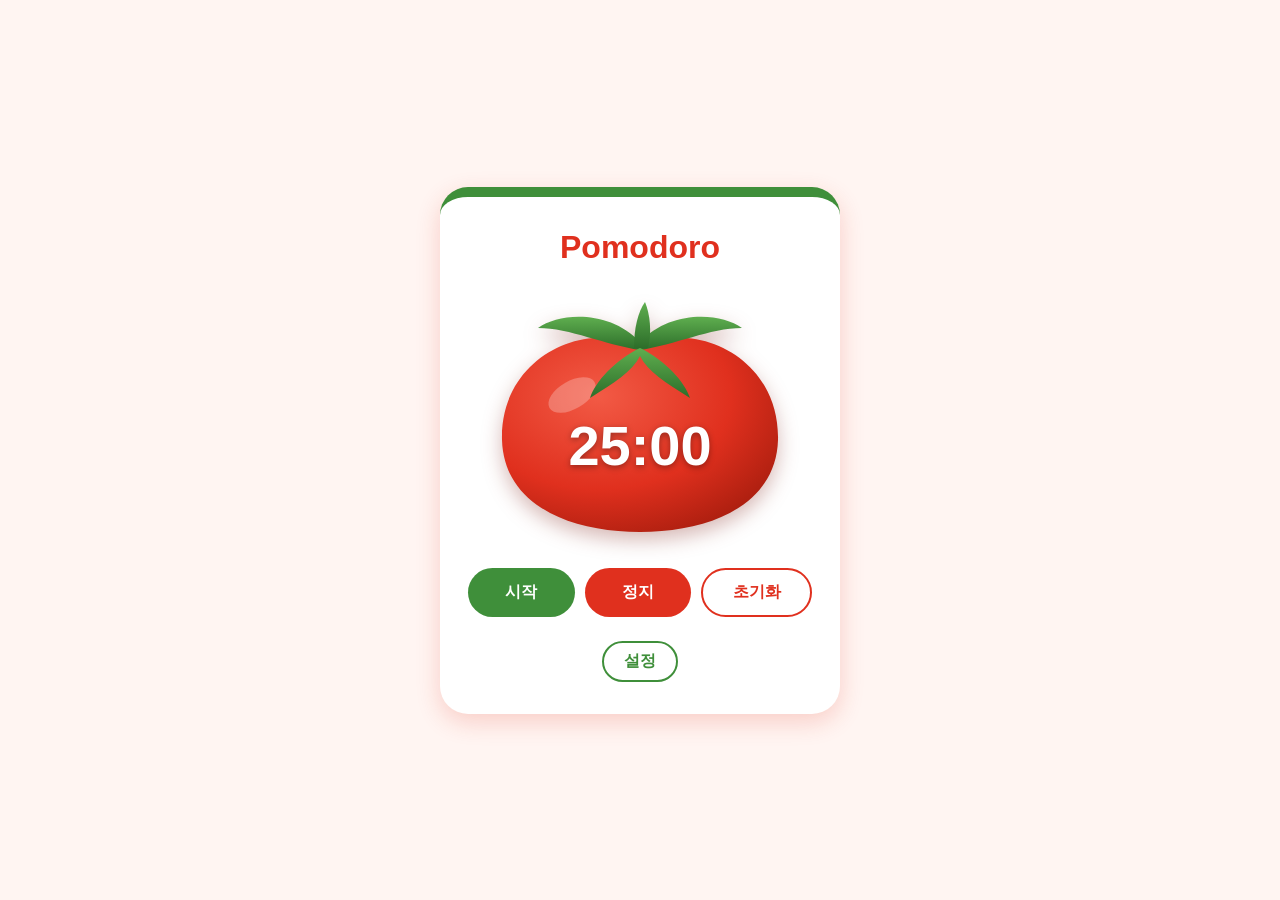
==== index.html @ edc5bb93 "INIT" ====
<!DOCTYPE html>
<html lang="ko">
<head>
  <meta charset="UTF-8">
  <meta name="viewport" content="width=device-width, initial-scale=1.0">
  <title>Pomodoro</title>
  <link rel="stylesheet" href="index.css">
</head>
<body>
  <main class="pomodoro">
    <h1>Pomodoro</h1>

    <div class="tomato">
      <svg viewBox="0 0 300 250" aria-hidden="true">
        <defs>
          <radialGradient id="body" cx="35%" cy="30%" r="80%">
            <stop offset="0%" stop-color="#f25a45"/>
            <stop offset="60%" stop-color="#e0301e"/>
            <stop offset="100%" stop-color="#a81d0e"/>
          </radialGradient>
          <linearGradient id="leaf" x1="0" y1="0" x2="0" y2="1">
            <stop offset="0%" stop-color="#5fae4f"/>
            <stop offset="100%" stop-color="#2d6e2a"/>
          </linearGradient>
        </defs>
        <!-- 토마토 몸통 -->
        <path d="M150 55 C 90 30, 10 70, 12 150 C 14 215, 80 242, 150 242 C 220 242, 286 215, 288 150 C 290 70, 210 30, 150 55 Z" fill="url(#body)"/>
        <!-- 광택 -->
        <ellipse cx="82" cy="105" rx="26" ry="14" fill="#fff" opacity="0.25" transform="rotate(-30 82 105)"/>
        <!-- 초록 꼭지 -->
        <g fill="url(#leaf)">
          <path d="M150 52 C 120 20, 70 22, 48 38 C 80 38, 115 55, 150 60 Z"/>
          <path d="M150 52 C 180 20, 230 22, 252 38 C 220 38, 185 55, 150 60 Z"/>
          <path d="M150 58 C 125 70, 105 92, 100 108 C 125 92, 142 82, 150 66 Z"/>
          <path d="M150 58 C 175 70, 195 92, 200 108 C 175 92, 158 82, 150 66 Z"/>
          <path d="M144 58 C 144 38, 148 22, 155 12 C 160 24, 162 42, 158 58 Z"/>
        </g>
      </svg>
      <div class="timer" aria-live="polite">25:00</div>
    </div>

    <div class="controls">
      <button type="button" class="btn btn-start">시작</button>
      <button type="button" class="btn btn-stop">정지</button>
      <button type="button" class="btn btn-reset">초기화</button>
    </div>

    <a class="btn-settings" href="settings.html">설정</a>
  </main>
  <script src="script.js"></script>
</body>
</html>
---- index.css ----
:root {
  --tomato-red: #e0301e;       /* 잘 익은 토마토 */
  --tomato-red-dark: #b82312;
  --stem-green: #3f8f3a;       /* 초록색 꼭지 */
  --stem-green-dark: #2d6e2a;
  --bg: #fff5f2;
  --text: #3a1410;
}

* {
  box-sizing: border-box;
}

body {
  margin: 0;
  min-height: 100vh;
  display: flex;
  align-items: center;
  justify-content: center;
  background: var(--bg);
  color: var(--text);
  font-family: "Segoe UI", "Malgun Gothic", sans-serif;
}

.pomodoro {
  width: 100%;
  max-width: 400px;
  margin: 16px;
  padding: 32px 28px;
  background: #fff;
  border-top: 10px solid var(--stem-green);
  border-radius: 28px;
  box-shadow: 0 8px 24px rgba(224, 48, 30, 0.2);
  text-align: center;
}

.pomodoro h1 {
  margin: 0 0 24px;
  font-size: 2rem;
  color: var(--tomato-red);
}

.tomato {
  position: relative;
  margin: 0 auto 28px;
  max-width: 300px;
  filter: drop-shadow(0 8px 10px rgba(120, 20, 10, 0.3));
}

.tomato svg {
  display: block;
  width: 100%;
  height: auto;
}

.timer {
  position: absolute;
  left: 0;
  right: 0;
  top: 62%;
  transform: translateY(-50%);
  font-size: 3.5rem;
  font-weight: 700;
  font-variant-numeric: tabular-nums;
  color: #fff;
  text-shadow: 0 2px 6px rgba(0, 0, 0, 0.35);
}

.controls {
  display: flex;
  justify-content: center;
  gap: 10px;
  margin-bottom: 24px;
}

.btn {
  flex: 1;
  padding: 12px 0;
  font-size: 1rem;
  font-weight: 600;
  color: #fff;
  background: var(--stem-green);
  border: none;
  border-radius: 999px;
  cursor: pointer;
  transition: background 0.2s;
}

.btn:hover {
  background: var(--stem-green-dark);
}

.btn-stop {
  background: var(--tomato-red);
}

.btn-stop:hover {
  background: var(--tomato-red-dark);
}

.btn-reset {
  background: #fff;
  color: var(--tomato-red);
  border: 2px solid var(--tomato-red);
}

.btn-reset:hover {
  background: var(--bg);
}

.btn-settings {
  display: inline-block;
  padding: 8px 20px;
  color: var(--stem-green);
  font-weight: 600;
  text-decoration: none;
  border: 2px solid var(--stem-green);
  border-radius: 999px;
  transition: background 0.2s, color 0.2s;
}

.btn-settings:hover {
  background: var(--stem-green);
  color: #fff;
}
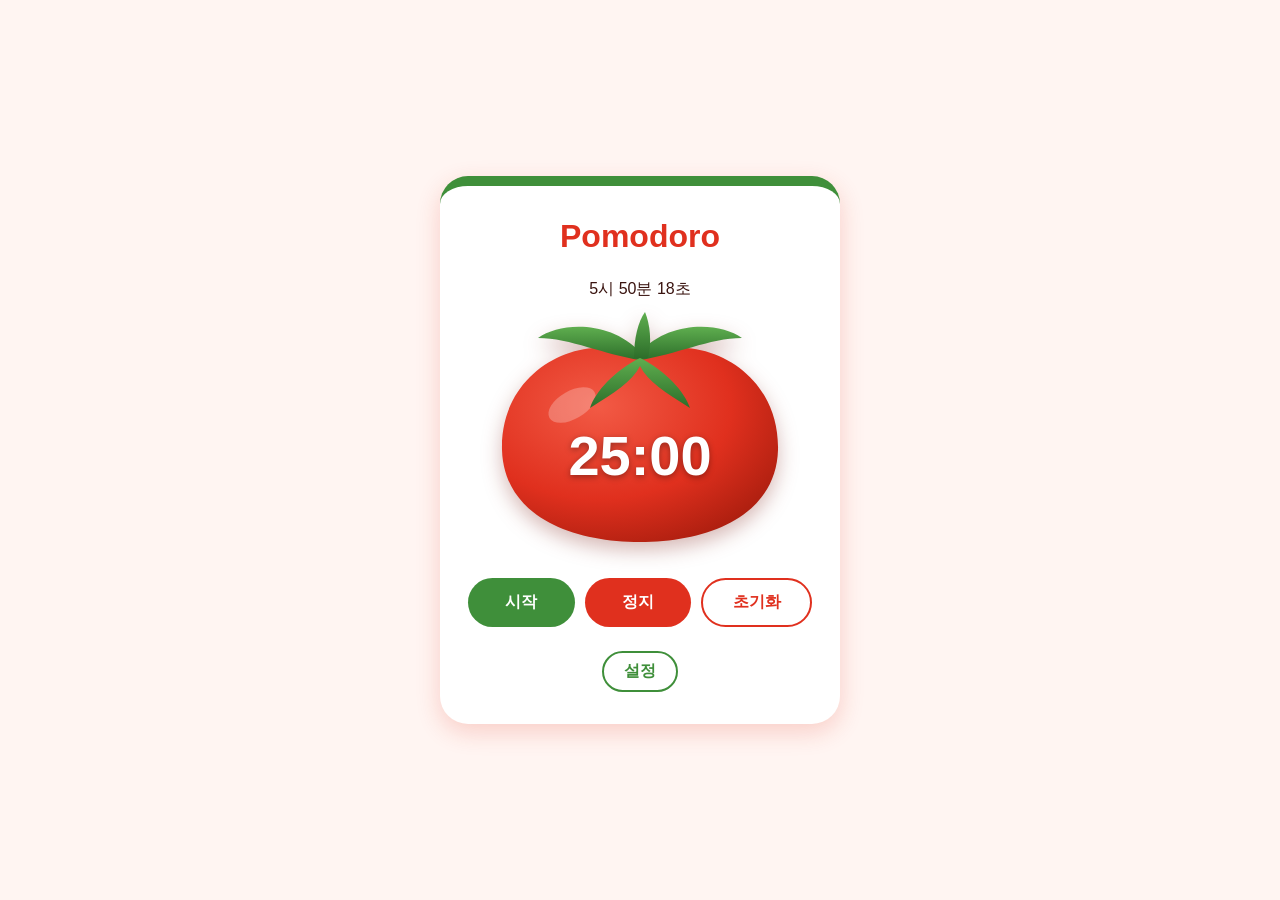
==== commit 29dabe70: "클로드 권한 설정" ====
--- a/index.html
+++ b/index.html
@@ -9,6 +9,7 @@
 <body>
   <main class="pomodoro">
     <h1>Pomodoro</h1>
+    <div id="current-time" class="current-time" aria-label="현재 시간"></div>
 
     <div class="tomato">
       <svg viewBox="0 0 300 250" aria-hidden="true">
@@ -48,5 +49,15 @@
     <a class="btn-settings" href="settings.html">설정</a>
   </main>
   <script src="script.js"></script>
+  <script>
+    (function () {
+      var el = document.getElementById('current-time');
+      function updateClock() {
+        el.textContent = new Date().toLocaleTimeString('ko-KR', { hour12: false });
+      }
+      updateClock();
+      setInterval(updateClock, 1000);
+    })();
+  </script>
 </body>
 </html>
